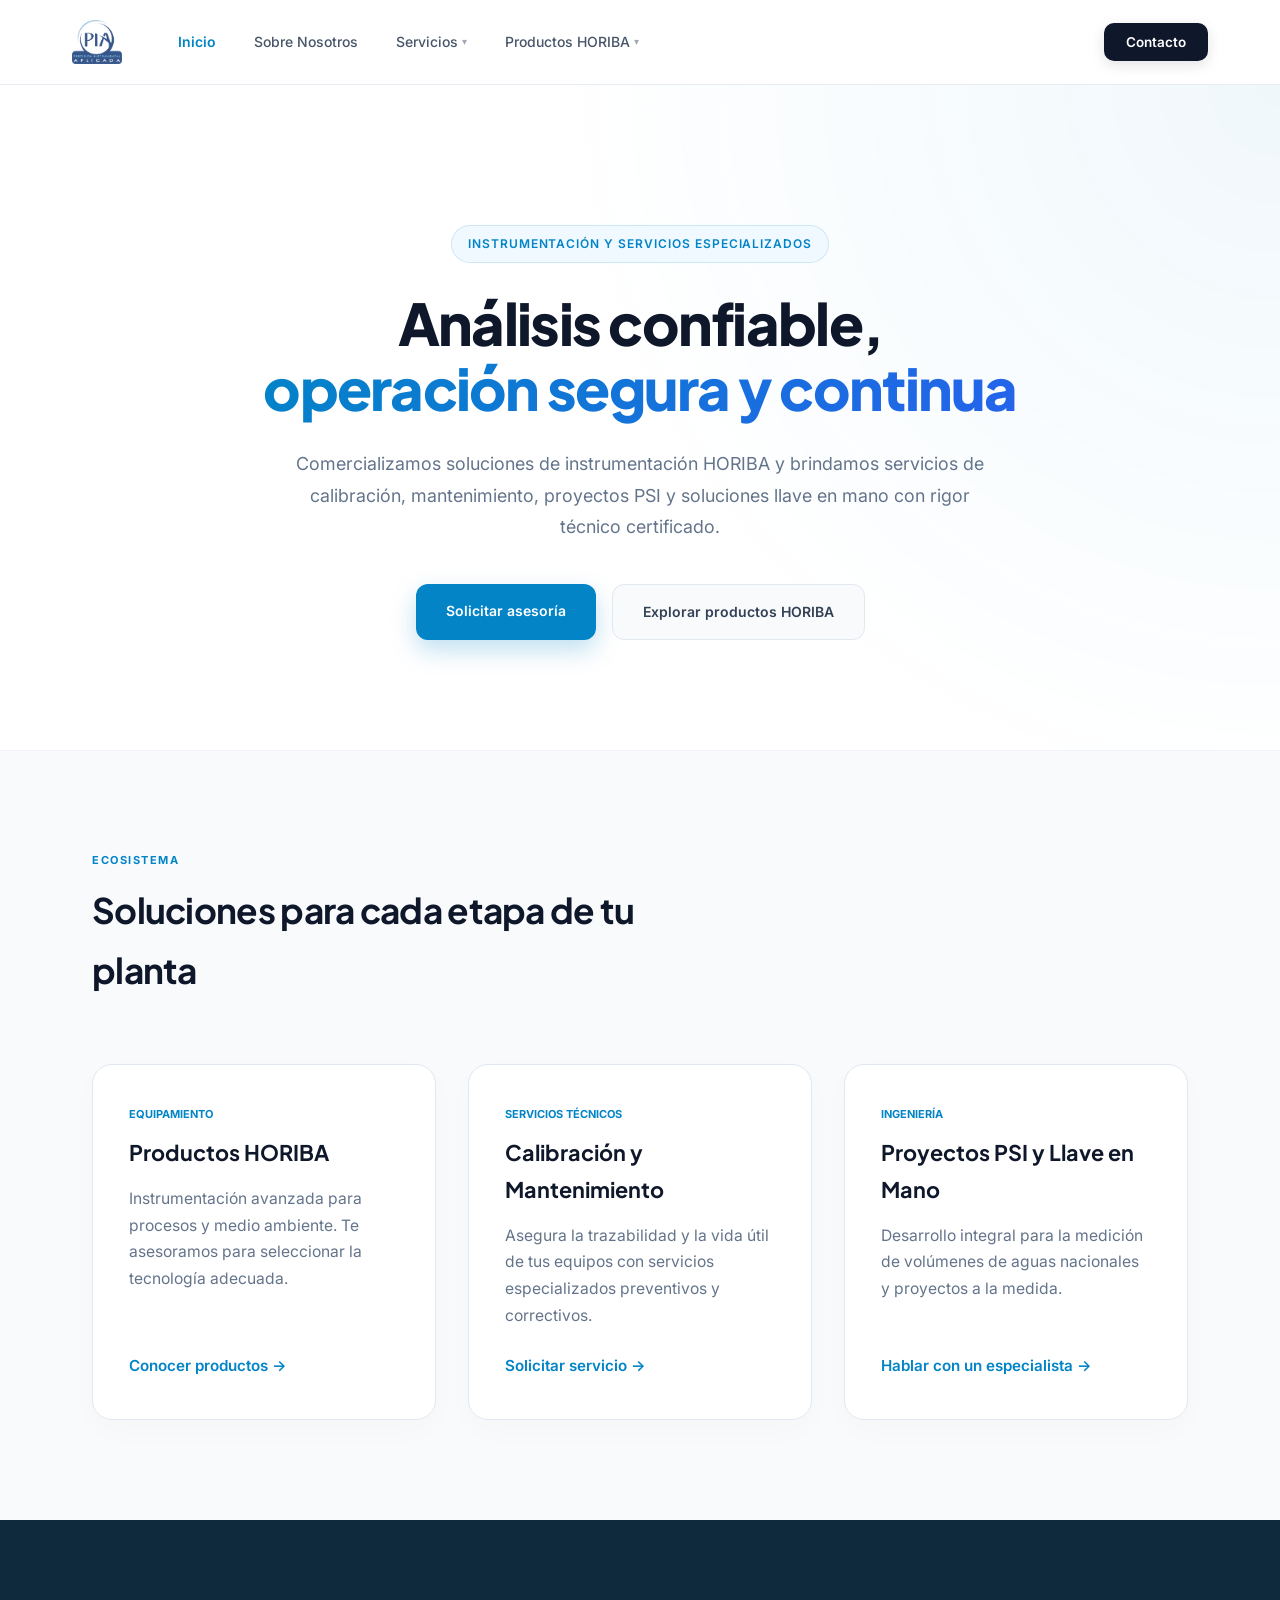
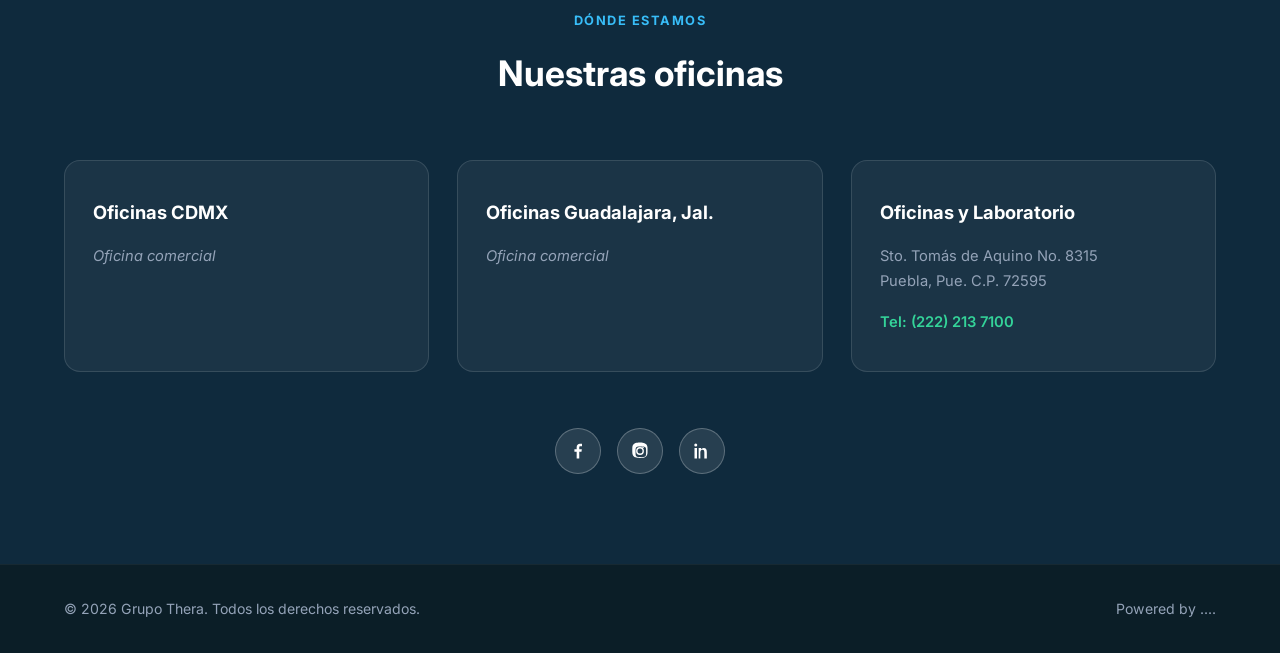
==== index.html @ d00288b8 "Estructura completa de PIA" ====
<!DOCTYPE html>
<html lang="es-MX">
<head>
  <meta charset="UTF-8">
  <meta name="viewport" content="width=device-width, initial-scale=1.0">
  <title>PIA | Precisión Instrumental Aplicada S.A. de C.V.</title>
  <meta name="description" content="Comercializamos soluciones de instrumentación HORIBA y servicios especializados de calibración, mantenimiento y proyectos PSI.">
  
  <link rel="preconnect" href="https://fonts.googleapis.com">
  <link rel="preconnect" href="https://fonts.gstatic.com" crossorigin>
  <link href="https://fonts.googleapis.com/css2?family=Inter:wght@300;400;500;600;700&family=Plus+Jakarta+Sans:wght@500;600;700;800&display=swap" rel="stylesheet">
  
  <link rel="stylesheet" href="css/style.css">
</head>
<body>

  <!-- HEADER / NAV -->
  <header style="position:sticky; top:0; z-index:1000; background:rgba(255,255,255,0.9); backdrop-filter:blur(12px); border-bottom:1px solid rgba(226,232,240,0.8);">
  <div class="header-container">

    <!-- GRUPO IZQUIERDA: LOGO + MENÚ -->
    <div class="header-left">
      <a href="index.html" style="display:flex; align-items:center;">
        <img src="assets/pialogo.png" alt="PIA" style="display:block; height:44px; width:auto;">
      </a>

      <nav>
        <ul>
          <li><a href="index.html" style="display:block; padding:10px 16px; color:#0284c7; font-size:14px; font-weight:600; border-radius:8px;">Inicio</a></li>
          <li><a href="nosotros.html" style="display:block; padding:10px 16px; color:#475569; font-size:14px; font-weight:500; border-radius:8px;">Sobre Nosotros</a></li>

          <!-- SERVICIOS -->
          <li style="position:relative;" onmouseenter="document.getElementById('drop-servicios').style.display='block';" onmouseleave="document.getElementById('drop-servicios').style.display='none';">
            <a href="servicios.html" style="display:flex; align-items:center; gap:4px; padding:10px 16px; color:#475569; font-size:14px; font-weight:500; border-radius:8px;">
              Servicios <span style="font-size:10px; opacity:0.5;">▾</span>
            </a>
            <div id="drop-servicios" class="nav-dropdown-menu servicios-drop">
              <div class="nav-section-title">Laboratorio</div>
              <a href="calibracion.html" class="nav-dropdown-item">Calibración</a>
              <a href="mantenimiento.html" class="nav-dropdown-item">Mantenimiento Preventivo y Correctivo</a>
              <div class="nav-divider"></div>
              <div class="nav-section-title">Proyectos</div>
              <a href="servicios.html#psi" class="nav-dropdown-item">Medición de Aguas (PSI)</a>
              <a href="servicios.html#llave-en-mano" class="nav-dropdown-item">Soluciones Llave en Mano</a>
            </div>
          </li>

          <!-- PRODUCTOS HORIBA -->
          <li style="position:relative;" onmouseenter="document.getElementById('drop-productos').style.display='block';" onmouseleave="document.getElementById('drop-productos').style.display='none';">
            <a href="productos.html" style="display:flex; align-items:center; gap:4px; padding:10px 16px; color:#475569; font-size:14px; font-weight:500; border-radius:8px;">
              Productos HORIBA <span style="font-size:10px; opacity:0.5;">▾</span>
            </a>
            <div id="drop-productos" class="nav-dropdown-menu productos-drop">
              <div class="nav-section-title">De Proceso</div>
              <a href="productos.html#proceso-gases" class="nav-dropdown-item">Monitoreo de Gases de Proceso</a>
              <a href="productos.html#proceso-agua" class="nav-dropdown-item">Monitoreo de Agua de Proceso</a>
              <div class="nav-divider"></div>
              <div class="nav-section-title">Medio Ambiente</div>
              <a href="productos.html#emisiones" class="nav-dropdown-item">Emisiones a la Atmósfera (CEMS)</a>
              <a href="productos.html#calidad-aire" class="nav-dropdown-item">Calidad del Aire</a>
              <a href="productos.html#agua-residual" class="nav-dropdown-item">Agua Residual y Potable</a>
            </div>
          </li>
        </ul>
      </nav>
    </div>

    <!-- BOTÓN DERECHA -->
    <div>
      <a href="#contacto" style="background:#0f172a; color:#ffffff; font-size:13.5px; font-weight:600; padding:11px 22px; border-radius:10px; box-shadow:0 4px 14px rgba(15,23,42,0.12);">Contacto</a>
    </div>

  </div>
</header>


  <main>
    <!-- HERO SECTION MODERNA Y FLUIDA -->
    <section style="padding:140px 0 110px 0; background:radial-gradient(circle at top right, rgba(2,132,199,0.06), transparent 50%), #ffffff;">
      <div style="max-width:960px; margin:0 auto; padding:0 32px; text-align:center;">
        
        <div style="display:inline-block; background:#f0f9ff; color:#0284c7; font-weight:600; font-size:12px; letter-spacing:0.08em; text-transform:uppercase; padding:8px 16px; border-radius:50px; margin-bottom:28px; border:1px solid rgba(2,132,199,0.15);">
          Instrumentación y Servicios Especializados
        </div>

        <h1 style="font-family:'Plus Jakarta Sans', sans-serif; font-size:clamp(2.5rem, 4.5vw, 3.8rem); font-weight:800; color:#0f172a; line-height:1.12; margin:0 0 28px; letter-spacing:-0.03em;">
          Análisis confiable, <br>
          <span style="background: linear-gradient(135deg, #0284c7, #2563eb); -webkit-background-clip: text; background-clip: text; -webkit-text-fill-color: transparent;">operación segura y continua</span>
        </h1>

        <p style="font-size:1.12rem; color:#64748b; line-height:1.75; max-width:720px; margin:0 auto 42px auto;">
          Comercializamos soluciones de instrumentación HORIBA y brindamos servicios de calibración, mantenimiento, proyectos PSI y soluciones llave en mano con rigor técnico certificado.
        </p>

        <div style="display:flex; justify-content:center; gap:16px; flex-wrap:wrap;">
          <a href="#contacto" style="background:#0284c7; color:#ffffff; font-weight:600; font-size:14px; padding:15px 30px; border-radius:12px; box-shadow:0 10px 25px rgba(2,132,199,0.25);">Solicitar asesoría</a>
          <a href="productos.html" style="background:#f8fafc; color:#334155; border:1px solid #e2e8f0; font-weight:600; font-size:14px; padding:15px 30px; border-radius:12px;">Explorar productos HORIBA</a>
        </div>
      </div>
    </section>

    <!-- PILARES DE SOLUCIONES (ESTILO EDITORIAL MINIMALISTA) -->
    <section style="padding:100px 0; background:#f8fafc; border-top:1px solid #f1f5f9;">
      <div style="max-width:1160px; margin:0 auto; padding:0 32px;">
        
        <div style="max-width:640px; margin-bottom:64px;">
          <span style="text-transform:uppercase; font-size:11px; font-weight:700; color:#0284c7; letter-spacing:1.5px; display:block; margin-bottom:10px;">Ecosistema</span>
          <h2 style="font-family:'Plus Jakarta Sans', sans-serif; font-size:2.2rem; color:#0f172a; margin:0; letter-spacing:-0.02em;">Soluciones para cada etapa de tu planta</h2>
        </div>

        <div style="display:grid; grid-template-columns:repeat(auto-fit, minmax(320px, 1fr)); gap:32px;">
          
          <div style="background:#ffffff; border:1px solid #e2e8f0; border-radius:20px; padding:40px 36px; box-shadow:0 10px 30px rgba(0,0,0,0.02); display:flex; flex-direction:column; justify-content:space-between;">
            <div>
              <span style="font-size:11px; font-weight:700; text-transform:uppercase; color:#0284c7; display:block; margin-bottom:12px;">Equipamiento</span>
              <h3 style="font-family:'Plus Jakarta Sans', sans-serif; font-size:1.35rem; color:#0f172a; margin:0 0 14px;">Productos HORIBA</h3>
              <p style="color:#64748b; font-size:0.98rem; line-height:1.7; margin:0 0 24px;">Instrumentación avanzada para procesos y medio ambiente. Te asesoramos para seleccionar la tecnología adecuada.</p>
            </div>
            <a href="productos.html" style="color:#0284c7; font-weight:600; font-size:0.95rem;">Conocer productos →</a>
          </div>

          <div style="background:#ffffff; border:1px solid #e2e8f0; border-radius:20px; padding:40px 36px; box-shadow:0 10px 30px rgba(0,0,0,0.02); display:flex; flex-direction:column; justify-content:space-between;">
            <div>
              <span style="font-size:11px; font-weight:700; text-transform:uppercase; color:#0284c7; display:block; margin-bottom:12px;">Servicios Técnicos</span>
              <h3 style="font-family:'Plus Jakarta Sans', sans-serif; font-size:1.35rem; color:#0f172a; margin:0 0 14px;">Calibración y Mantenimiento</h3>
              <p style="color:#64748b; font-size:0.98rem; line-height:1.7; margin:0 0 24px;">Asegura la trazabilidad y la vida útil de tus equipos con servicios especializados preventivos y correctivos.</p>
            </div>
            <a href="servicios.html" style="color:#0284c7; font-weight:600; font-size:0.95rem;">Solicitar servicio →</a>
          </div>

          <div style="background:#ffffff; border:1px solid #e2e8f0; border-radius:20px; padding:40px 36px; box-shadow:0 10px 30px rgba(0,0,0,0.02); display:flex; flex-direction:column; justify-content:space-between;">
            <div>
              <span style="font-size:11px; font-weight:700; text-transform:uppercase; color:#0284c7; display:block; margin-bottom:12px;">Ingeniería</span>
              <h3 style="font-family:'Plus Jakarta Sans', sans-serif; font-size:1.35rem; color:#0f172a; margin:0 0 14px;">Proyectos PSI y Llave en Mano</h3>
              <p style="color:#64748b; font-size:0.98rem; line-height:1.7; margin:0 0 24px;">Desarrollo integral para la medición de volúmenes de aguas nacionales y proyectos a la medida.</p>
            </div>
            <a href="servicios.html#psi" style="color:#0284c7; font-weight:600; font-size:0.95rem;">Hablar con un especialista →</a>
          </div>

        </div>

      </div>
    </section>

  </main>

  <!-- OFFICES SECTION (PROPORCIONADO POR EL USUARIO) -->
  <section id="contacto" style="background:#0F2A3D; padding:90px 0; color:#ffffff;">
    <div style="max-width:1200px; margin:0 auto; padding:0 24px;">

      <p style="text-align:center; text-transform:uppercase; letter-spacing:1.5px; font-size:0.8rem; font-weight:700; color:#38BDF8; margin:0 0 12px;">Dónde estamos</p>
      <h2 style="text-align:center; color:#ffffff; font-size:2.2rem; margin:0 0 56px;">Nuestras oficinas</h2>

      <div style="display:grid; grid-template-columns:repeat(auto-fit, minmax(260px, 1fr)); gap:28px;">

        <div style="background:rgba(255,255,255,0.05); border:1px solid rgba(255,255,255,0.12); border-radius:16px; padding:36px 28px;">
          <h3 style="color:#ffffff; font-size:1.15rem; margin:0 0 16px;">Oficinas CDMX</h3>
          <p style="font-style:italic; color:#94A3B8; font-size:0.92rem; margin:0;">Oficina comercial</p>
        </div>

        <div style="background:rgba(255,255,255,0.05); border:1px solid rgba(255,255,255,0.12); border-radius:16px; padding:36px 28px;">
          <h3 style="color:#ffffff; font-size:1.15rem; margin:0 0 16px;">Oficinas Guadalajara, Jal.</h3>
          <p style="font-style:italic; color:#94A3B8; font-size:0.92rem; margin:0;">Oficina comercial</p>
        </div>

        <div style="background:rgba(255,255,255,0.05); border:1px solid rgba(255,255,255,0.12); border-radius:16px; padding:36px 28px;">
          <h3 style="color:#ffffff; font-size:1.15rem; margin:0 0 16px;">Oficinas y Laboratorio</h3>
          <p style="color:#94A3B8; font-size:0.92rem; margin:0 0 16px;">Sto. Tomás de Aquino No. 8315<br>Puebla, Pue. C.P. 72595</p>
          <p style="color:#34D399; font-weight:600; font-size:0.92rem; margin:0;">Tel: (222) 213 7100</p>
        </div>

      </div>

      <!-- SOCIAL LINKS -->
      <div style="display:flex; justify-content:center; gap:16px; margin-top:56px;">
        <a href="https://www.facebook.com/profile.php?id=61587414834705" target="_blank" rel="noopener" aria-label="Facebook"
           style="display:flex; align-items:center; justify-content:center; width:46px; height:46px; border-radius:50%; background:rgba(255,255,255,0.1); border:1px solid rgba(255,255,255,0.25);">
          <svg viewBox="0 0 24 24" width="20" height="20" fill="#ffffff"><path d="M13.5 21v-8h2.7l.4-3.2h-3.1V7.8c0-.9.3-1.5 1.6-1.5h1.7V3.4c-.3 0-1.3-.1-2.4-.1-2.4 0-4 1.5-4 4.1v2.4H7.7V13h2.7v8h3.1z"/></svg>
        </a>

        <a href="https://www.instagram.com/grup.othera/" target="_blank" rel="noopener" aria-label="Instagram"
           style="display:flex; align-items:center; justify-content:center; width:46px; height:46px; border-radius:50%; background:rgba(255,255,255,0.1); border:1px solid rgba(255,255,255,0.25);">
          <svg viewBox="0 0 24 24" width="20" height="20" fill="#ffffff"><path d="M12 7.3A4.7 4.7 0 1 0 12 16.7 4.7 4.7 0 0 0 12 7.3zm0 7.7a3 3 0 1 1 0-6 3 3 0 0 1 0 6zm5-7.9a1.1 1.1 0 1 1-2.2 0 1.1 1.1 0 0 1 2.2 0zM21 8.2c-.1-1.6-.4-3-1.6-4.2S16.8 2.1 15.2 2C13.6 1.9 10.4 1.9 8.8 2 7.2 2.1 5.8 2.4 4.6 3.6S2.9 6.2 2.8 7.8c-.1 1.6-.1 4.8 0 6.4.1 1.6.4 3 1.6 4.2s2.6 1.7 4.2 1.8c1.6.1 4.8.1 6.4 0 1.6-.1 3-.4 4.2-1.6s1.7-2.6 1.8-4.2c.1-1.6.1-4.8 0-6.4zM19 17.5a2.7 2.7 0 0 1-1.5 1.5c-1 .4-3.4.3-4.5.3s-3.5.1-4.5-.3A2.7 2.7 0 0 1 7 17.5c-.4-1-.3-3.4-.3-4.5s-.1-3.5.3-4.5A2.7 2.7 0 0 1 8.5 7c1-.4 3.4-.3 4.5-.3s3.5-.1 4.5.3A2.7 2.7 0 0 1 19 8.5c.4 1 .3 3.4.3 4.5s.1 3.5-.3 4.5z"/></svg>
        </a>

        <a href="https://www.linkedin.com/company/grupo-thera-soluciones/about/?viewAsMember=true" target="_blank" rel="noopener" aria-label="LinkedIn"
           style="display:flex; align-items:center; justify-content:center; width:46px; height:46px; border-radius:50%; background:rgba(255,255,255,0.1); border:1px solid rgba(255,255,255,0.25);">
          <svg viewBox="0 0 24 24" width="20" height="20" fill="#ffffff"><path d="M4.5 3A1.8 1.8 0 1 0 4.5 6.6 1.8 1.8 0 0 0 4.5 3zM3 8.5h3V21H3V8.5zm5 0h2.9v1.7h.1c.4-.8 1.4-1.7 3-1.7 3.2 0 3.8 2.1 3.8 4.8V21h-3v-6.8c0-1.6 0-3.7-2.2-3.7s-2.6 1.8-2.6 3.6V21H8V8.5z"/></svg>
        </a>
      </div>
    </div>
  </section>

  <!-- FOOTER -->
  <footer style="background:#0B1E27; color:#94A3B8; padding:32px 0; border-top:1px solid rgba(255,255,255,0.05);">
    <div style="max-width:1200px; margin:0 auto; padding:0 24px; display:flex; justify-content:space-between; align-items:center; flex-wrap:wrap; gap:16px; font-size:0.88rem;">
      <p style="margin:0;">© 2026 Grupo Thera. Todos los derechos reservados.</p>
      <p style="margin:0;">Powered by ....</p>
    </div>
  </footer>

</body>
</html>
---- css/style.css ----
/* BASE STYLES MODERNOS */
* {
  box-sizing: border-box;
}

html {
  scroll-behavior: smooth;
}

body {
  margin: 0;
  padding: 0;
  font-family: 'Inter', -apple-system, BlinkMacSystemFont, "Segoe UI", Roboto, Helvetica, Arial, sans-serif;
  color: #1e293b;
  background-color: #ffffff;
  line-height: 1.7;
  -webkit-font-smoothing: antialiased;
}

a {
  transition: all 0.25s cubic-bezier(0.16, 1, 0.3, 1);
  text-decoration: none;
}

/* NAVBAR ORGANIZADA: LOGO + MENÚ A LA IZQUIERDA */
.header-container {
  max-width: 1200px;
  margin: 0 auto;
  padding: 0 32px;
  display: flex;
  align-items: center;
  justify-content: space-between;
  height: 84px;
}

.header-left {
  display: flex;
  align-items: center;
  gap: 40px; /* Espacio entre el logo y el menú */
}

header nav ul {
  display: flex;
  align-items: center;
  justify-content: flex-start;
  gap: 6px;
  list-style: none;
  margin: 0;
  padding: 0;
}

/* NAVBAR DROPDOWN MEJORADOS (ORGANICOS) */
.nav-dropdown-menu {
  display: none;
  position: absolute;
  top: 100%;
  left: 0;
  background: #ffffff;
  border: 1px solid rgba(15, 23, 42, 0.08);
  border-radius: 16px;
  box-shadow: 0 25px 50px -12px rgba(15, 23, 42, 0.1);
  padding: 12px;
  margin-top: 12px;
  z-index: 1000;
  animation: fadeIn 0.2s ease forwards;
}

@keyframes fadeIn {
  from { opacity: 0; transform: translateY(6px); }
  to { opacity: 1; transform: translateY(0); }
}

.nav-dropdown-menu.servicios-drop {
  width: 300px;
}

.nav-dropdown-menu.productos-drop {
  width: 340px;
  max-height: 70vh;
  overflow-y: auto;
}

.nav-dropdown-item {
  display: block;
  padding: 10px 14px;
  border-radius: 10px;
  color: #334155;
  font-size: 14px;
  font-weight: 500;
}

.nav-dropdown-item:hover {
  background-color: #f8fafc;
  color: #0284c7;
  transform: translateX(3px);
}

.nav-section-title {
  padding: 8px 14px;
  font-size: 11px;
  font-weight: 700;
  text-transform: uppercase;
  letter-spacing: 0.1em;
  color: #94a3b8;
}

.nav-divider {
  height: 1px;
  background: #f1f5f9;
  margin: 8px 10px;
}
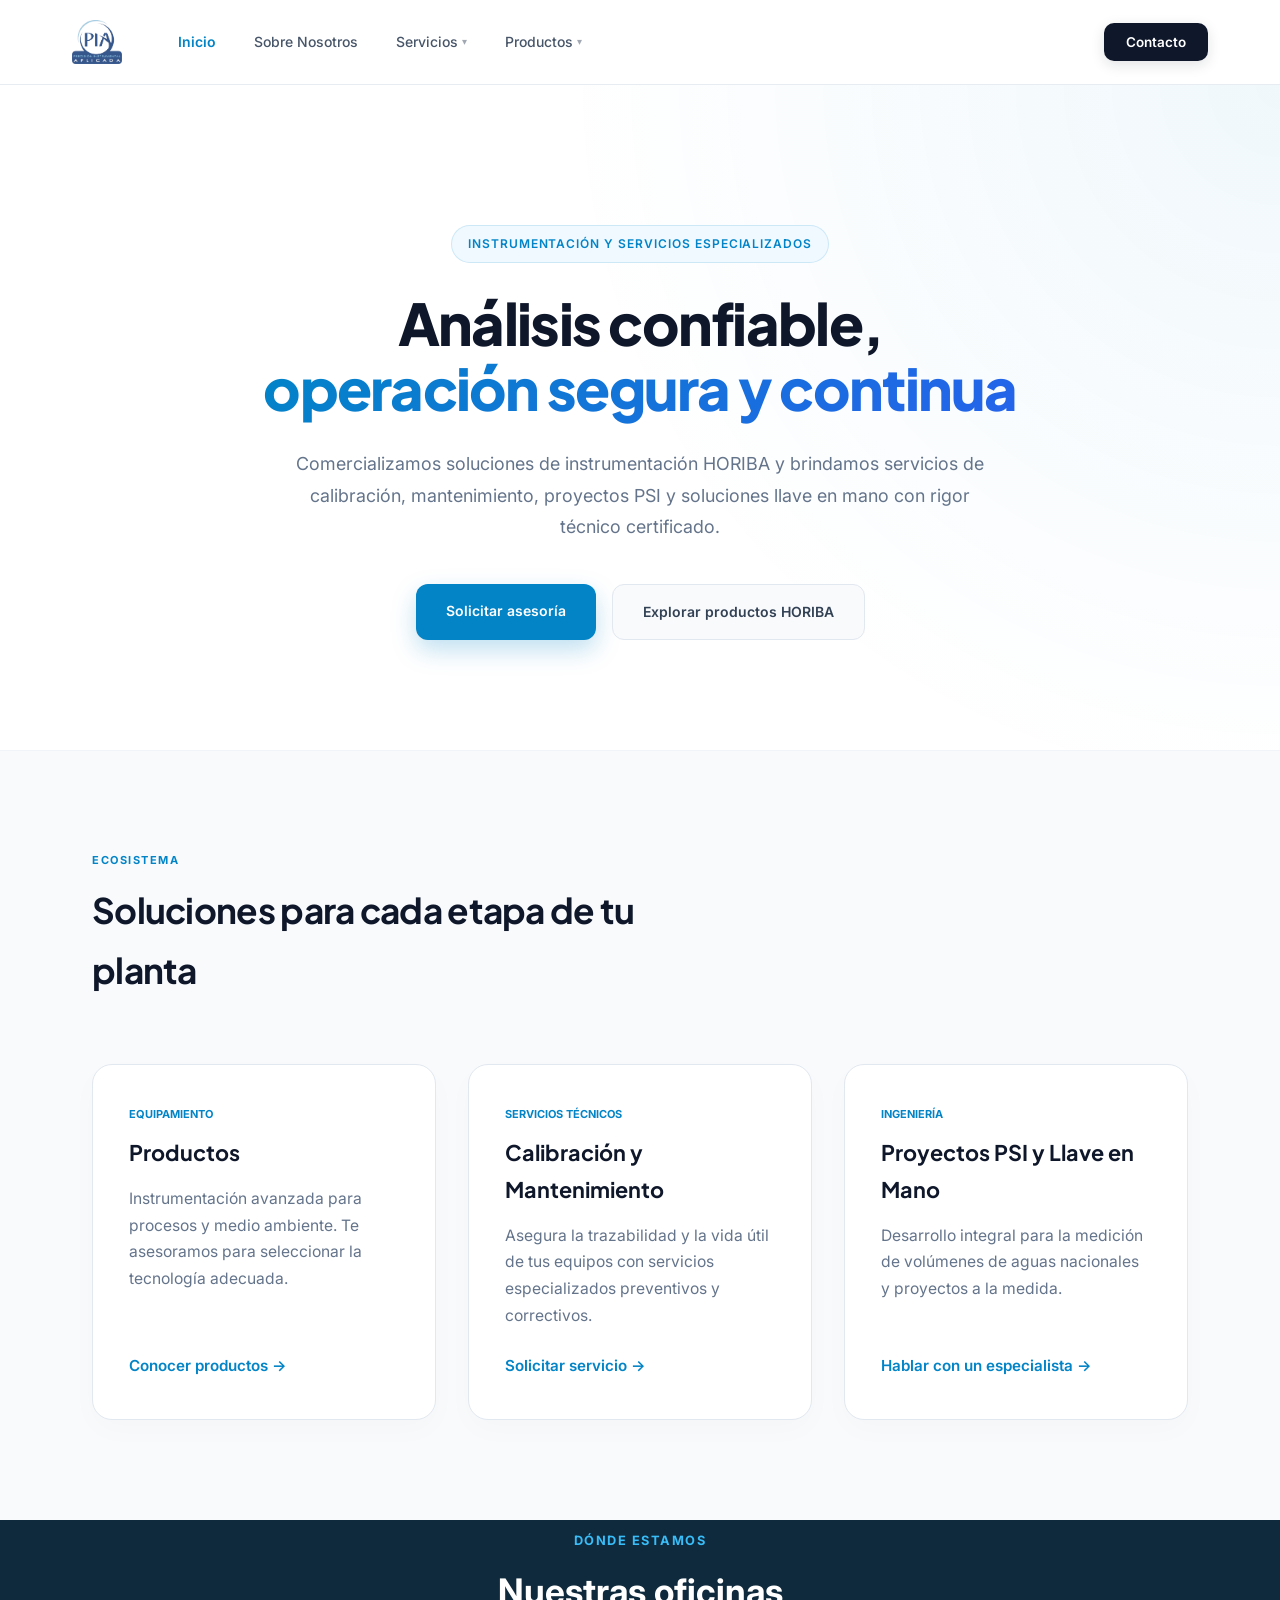
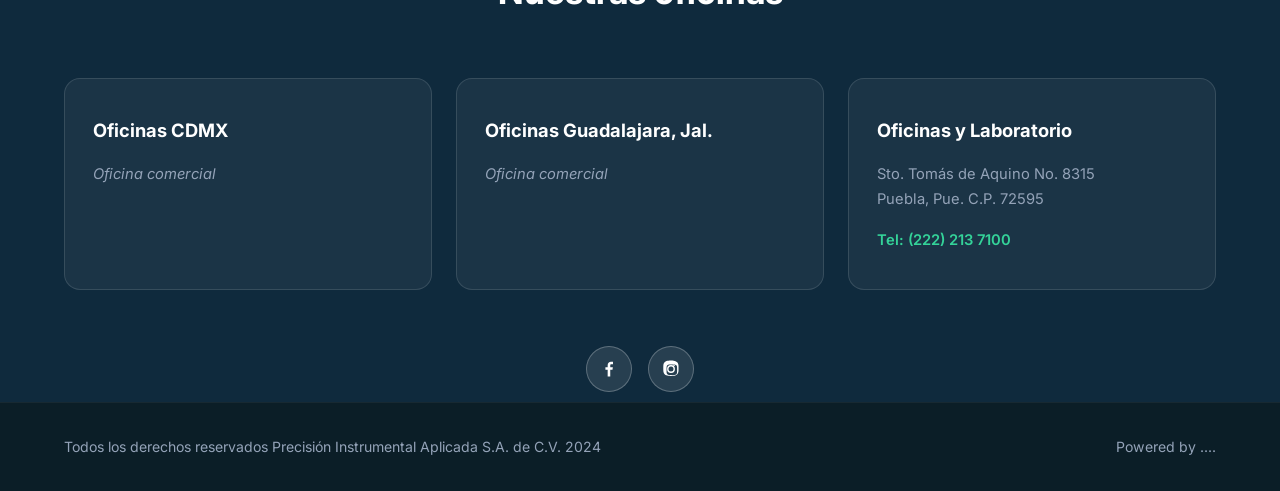
==== commit ecfc4c67: "pagina actualizada" ====
--- a/index.html
+++ b/index.html
@@ -36,7 +36,7 @@
             </a>
             <div id="drop-servicios" class="nav-dropdown-menu servicios-drop">
               <div class="nav-section-title">Laboratorio</div>
-              <a href="calibracion.html" class="nav-dropdown-item">Calibración</a>
+              <a href="calibracion.html" class="nav-dropdown-item">Laboratorio de Calibración</a>
               <a href="mantenimiento.html" class="nav-dropdown-item">Mantenimiento Preventivo y Correctivo</a>
               <div class="nav-divider"></div>
               <div class="nav-section-title">Proyectos</div>
@@ -48,7 +48,7 @@
           <!-- PRODUCTOS HORIBA -->
           <li style="position:relative;" onmouseenter="document.getElementById('drop-productos').style.display='block';" onmouseleave="document.getElementById('drop-productos').style.display='none';">
             <a href="productos.html" style="display:flex; align-items:center; gap:4px; padding:10px 16px; color:#475569; font-size:14px; font-weight:500; border-radius:8px;">
-              Productos HORIBA <span style="font-size:10px; opacity:0.5;">▾</span>
+              Productos<span style="font-size:10px; opacity:0.5;">▾</span>
             </a>
             <div id="drop-productos" class="nav-dropdown-menu productos-drop">
               <div class="nav-section-title">De Proceso</div>
@@ -113,7 +113,7 @@
           <div style="background:#ffffff; border:1px solid #e2e8f0; border-radius:20px; padding:40px 36px; box-shadow:0 10px 30px rgba(0,0,0,0.02); display:flex; flex-direction:column; justify-content:space-between;">
             <div>
               <span style="font-size:11px; font-weight:700; text-transform:uppercase; color:#0284c7; display:block; margin-bottom:12px;">Equipamiento</span>
-              <h3 style="font-family:'Plus Jakarta Sans', sans-serif; font-size:1.35rem; color:#0f172a; margin:0 0 14px;">Productos HORIBA</h3>
+              <h3 style="font-family:'Plus Jakarta Sans', sans-serif; font-size:1.35rem; color:#0f172a; margin:0 0 14px;">Productos</h3>
               <p style="color:#64748b; font-size:0.98rem; line-height:1.7; margin:0 0 24px;">Instrumentación avanzada para procesos y medio ambiente. Te asesoramos para seleccionar la tecnología adecuada.</p>
             </div>
             <a href="productos.html" style="color:#0284c7; font-weight:600; font-size:0.95rem;">Conocer productos →</a>
@@ -144,14 +144,14 @@
 
   </main>
 
-  <!-- OFFICES SECTION (PROPORCIONADO POR EL USUARIO) -->
-  <section id="contacto" style="background:#0F2A3D; padding:90px 0; color:#ffffff;">
-    <div style="max-width:1200px; margin:0 auto; padding:0 24px;">
+  <!-- OFFICES SECTION -->
+  <section id="contacto" style="background:#0F2A3D; padding:10px 0; color:#ffffff;">
+    <div style="max-width:1200px; margin:0 auto; padding:0 24px; max-height:1000px;">
 
-      <p style="text-align:center; text-transform:uppercase; letter-spacing:1.5px; font-size:0.8rem; font-weight:700; color:#38BDF8; margin:0 0 12px;">Dónde estamos</p>
+      <p style="text-align:center; text-transform:uppercase; letter-spacing:1.5px; font-size:0.8rem; font-weight:700; color:#38BDF8; margin:0 0 10px;">Dónde estamos</p>
       <h2 style="text-align:center; color:#ffffff; font-size:2.2rem; margin:0 0 56px;">Nuestras oficinas</h2>
 
-      <div style="display:grid; grid-template-columns:repeat(auto-fit, minmax(260px, 1fr)); gap:28px;">
+      <div style="display:grid; grid-template-columns:repeat(auto-fit, minmax(200px, 1fr)); gap:24px;">
 
         <div style="background:rgba(255,255,255,0.05); border:1px solid rgba(255,255,255,0.12); border-radius:16px; padding:36px 28px;">
           <h3 style="color:#ffffff; font-size:1.15rem; margin:0 0 16px;">Oficinas CDMX</h3>
@@ -171,30 +171,25 @@
 
       </div>
 
-      <!-- SOCIAL LINKS -->
+      <!-- SOCIAL LINKS (Updated to Facebook & Instagram only) -->
       <div style="display:flex; justify-content:center; gap:16px; margin-top:56px;">
-        <a href="https://www.facebook.com/profile.php?id=61587414834705" target="_blank" rel="noopener" aria-label="Facebook"
+        <a href="https://www.facebook.com/profile.php?id=61585844746764" target="_blank" rel="noopener" aria-label="Facebook"
            style="display:flex; align-items:center; justify-content:center; width:46px; height:46px; border-radius:50%; background:rgba(255,255,255,0.1); border:1px solid rgba(255,255,255,0.25);">
           <svg viewBox="0 0 24 24" width="20" height="20" fill="#ffffff"><path d="M13.5 21v-8h2.7l.4-3.2h-3.1V7.8c0-.9.3-1.5 1.6-1.5h1.7V3.4c-.3 0-1.3-.1-2.4-.1-2.4 0-4 1.5-4 4.1v2.4H7.7V13h2.7v8h3.1z"/></svg>
         </a>
 
-        <a href="https://www.instagram.com/grup.othera/" target="_blank" rel="noopener" aria-label="Instagram"
+        <a href="https://www.instagram.com/piagrupothera/" target="_blank" rel="noopener" aria-label="Instagram"
            style="display:flex; align-items:center; justify-content:center; width:46px; height:46px; border-radius:50%; background:rgba(255,255,255,0.1); border:1px solid rgba(255,255,255,0.25);">
           <svg viewBox="0 0 24 24" width="20" height="20" fill="#ffffff"><path d="M12 7.3A4.7 4.7 0 1 0 12 16.7 4.7 4.7 0 0 0 12 7.3zm0 7.7a3 3 0 1 1 0-6 3 3 0 0 1 0 6zm5-7.9a1.1 1.1 0 1 1-2.2 0 1.1 1.1 0 0 1 2.2 0zM21 8.2c-.1-1.6-.4-3-1.6-4.2S16.8 2.1 15.2 2C13.6 1.9 10.4 1.9 8.8 2 7.2 2.1 5.8 2.4 4.6 3.6S2.9 6.2 2.8 7.8c-.1 1.6-.1 4.8 0 6.4.1 1.6.4 3 1.6 4.2s2.6 1.7 4.2 1.8c1.6.1 4.8.1 6.4 0 1.6-.1 3-.4 4.2-1.6s1.7-2.6 1.8-4.2c.1-1.6.1-4.8 0-6.4zM19 17.5a2.7 2.7 0 0 1-1.5 1.5c-1 .4-3.4.3-4.5.3s-3.5.1-4.5-.3A2.7 2.7 0 0 1 7 17.5c-.4-1-.3-3.4-.3-4.5s-.1-3.5.3-4.5A2.7 2.7 0 0 1 8.5 7c1-.4 3.4-.3 4.5-.3s3.5-.1 4.5.3A2.7 2.7 0 0 1 19 8.5c.4 1 .3 3.4.3 4.5s.1 3.5-.3 4.5z"/></svg>
-        </a>
-
-        <a href="https://www.linkedin.com/company/grupo-thera-soluciones/about/?viewAsMember=true" target="_blank" rel="noopener" aria-label="LinkedIn"
-           style="display:flex; align-items:center; justify-content:center; width:46px; height:46px; border-radius:50%; background:rgba(255,255,255,0.1); border:1px solid rgba(255,255,255,0.25);">
-          <svg viewBox="0 0 24 24" width="20" height="20" fill="#ffffff"><path d="M4.5 3A1.8 1.8 0 1 0 4.5 6.6 1.8 1.8 0 0 0 4.5 3zM3 8.5h3V21H3V8.5zm5 0h2.9v1.7h.1c.4-.8 1.4-1.7 3-1.7 3.2 0 3.8 2.1 3.8 4.8V21h-3v-6.8c0-1.6 0-3.7-2.2-3.7s-2.6 1.8-2.6 3.6V21H8V8.5z"/></svg>
         </a>
       </div>
     </div>
   </section>
 
-  <!-- FOOTER -->
+  <!-- FOOTER (Updated copyright) -->
   <footer style="background:#0B1E27; color:#94A3B8; padding:32px 0; border-top:1px solid rgba(255,255,255,0.05);">
     <div style="max-width:1200px; margin:0 auto; padding:0 24px; display:flex; justify-content:space-between; align-items:center; flex-wrap:wrap; gap:16px; font-size:0.88rem;">
-      <p style="margin:0;">© 2026 Grupo Thera. Todos los derechos reservados.</p>
+      <p style="margin:0;">Todos los derechos reservados Precisión Instrumental Aplicada S.A. de C.V. 2024</p>
       <p style="margin:0;">Powered by ....</p>
     </div>
   </footer>
--- a/css/style.css
+++ b/css/style.css
@@ -108,4 +108,277 @@
   height: 1px;
   background: #f1f5f9;
   margin: 8px 10px;
+}
+
+.sticky-header {
+  position: sticky;
+  top: 0;
+  z-index: 1000;
+  background: rgba(255, 255, 255, 0.9);
+  backdrop-filter: blur(12px);
+  border-bottom: 1px solid rgba(226, 232, 240, 0.8);
+}
+
+.hero-section {
+  padding: 140px 0 90px 0;
+  background: radial-gradient(circle at top right, rgba(2, 132, 199, 0.06), transparent 50%), #ffffff;
+  text-align: center;
+}
+
+.hero-badge {
+  display: inline-block;
+  background: #f0f9ff;
+  color: #0284c7;
+  font-weight: 600;
+  font-size: 12px;
+  letter-spacing: 0.08em;
+  text-transform: uppercase;
+  padding: 8px 16px;
+  border-radius: 50px;
+  margin-bottom: 24px;
+  border: 1px solid rgba(2, 132, 199, 0.15);
+}
+
+.content-section {
+  padding: 100px 0;
+  background: #f8fafc;
+  border-top: 1px solid #f1f5f9;
+}
+
+.card-grid {
+  display: grid;
+  grid-template-columns: repeat(auto-fit, minmax(320px, 1fr));
+  gap: 32px;
+}
+
+.content-card {
+  background: #ffffff;
+  border: 1px solid #e2e8f0;
+  border-radius: 20px;
+  padding: 40px 36px;
+  box-shadow: 0 10px 30px rgba(0, 0, 0, 0.02);
+}
+
+.offices-section {
+  background: #0F2A3D;
+  padding: 90px 0;
+  color: #ffffff;
+}
+
+.office-box {
+  background: rgba(255, 255, 255, 0.05);
+  border: 1px solid rgba(255, 255, 255, 0.12);
+  border-radius: 16px;
+  padding: 36px 28px;
+}
+
+.social-icon-btn {
+  display: flex;
+  align-items: center;
+  justify-content: center;
+  width: 46px;
+  height: 46px;
+  border-radius: 50%;
+  background: rgba(255, 255, 255, 0.1);
+  border: 1px solid rgba(255, 255, 255, 0.25);
+}
+
+.site-footer {
+  background: #05070c;
+  color: #64748b;
+  padding: 36px 0;
+  border-top: 1px solid rgba(255, 255, 255, 0.04);
+}
+
+/* BASE STYLES MODERNOS */
+* {
+  box-sizing: border-box;
+}
+
+html {
+  scroll-behavior: smooth;
+}
+
+body {
+  margin: 0;
+  padding: 0;
+  font-family: 'Inter', -apple-system, BlinkMacSystemFont, "Segoe UI", Roboto, Helvetica, Arial, sans-serif;
+  color: #1e293b;
+  background-color: #ffffff;
+  line-height: 1.7;
+  -webkit-font-smoothing: antialiased;
+}
+
+a {
+  transition: all 0.25s cubic-bezier(0.16, 1, 0.3, 1);
+  text-decoration: none;
+}
+
+/* NAVBAR ORGANIZADA: LOGO + MENÚ A LA IZQUIERDA */
+.header-container {
+  max-width: 1200px;
+  margin: 0 auto;
+  padding: 0 32px;
+  display: flex;
+  align-items: center;
+  justify-content: space-between;
+  height: 84px;
+}
+
+.header-left {
+  display: flex;
+  align-items: center;
+  gap: 40px;
+}
+
+header nav ul {
+  display: flex;
+  align-items: center;
+  justify-content: flex-start;
+  gap: 6px;
+  list-style: none;
+  margin: 0;
+  padding: 0;
+}
+
+/* NAVBAR DROPDOWN MENU */
+.nav-dropdown-menu {
+  display: none;
+  position: absolute;
+  top: 100%;
+  left: 0;
+  background: #ffffff;
+  border: 1px solid rgba(15, 23, 42, 0.08);
+  border-radius: 16px;
+  box-shadow: 0 25px 50px -12px rgba(15, 23, 42, 0.1);
+  padding: 12px;
+  margin-top: 12px;
+  z-index: 1000;
+  animation: fadeIn 0.2s ease forwards;
+}
+
+@keyframes fadeIn {
+  from { opacity: 0; transform: translateY(6px); }
+  to { opacity: 1; transform: translateY(0); }
+}
+
+.nav-dropdown-menu.servicios-drop {
+  width: 300px;
+}
+
+.nav-dropdown-menu.productos-drop {
+  width: 340px;
+  max-height: 70vh;
+  overflow-y: auto;
+}
+
+.nav-dropdown-item {
+  display: block;
+  padding: 10px 14px;
+  border-radius: 10px;
+  color: #334155;
+  font-size: 14px;
+  font-weight: 500;
+}
+
+.nav-dropdown-item:hover {
+  background-color: #f8fafc;
+  color: #0284c7;
+  transform: translateX(3px);
+}
+
+.nav-section-title {
+  padding: 8px 14px;
+  font-size: 11px;
+  font-weight: 700;
+  text-transform: uppercase;
+  letter-spacing: 0.1em;
+  color: #94a3b8;
+}
+
+.nav-divider {
+  height: 1px;
+  background: #f1f5f9;
+  margin: 8px 10px;
+}
+
+/* UTILITY CLASSES */
+.sticky-header {
+  position: sticky;
+  top: 0;
+  z-index: 1000;
+  background: rgba(255, 255, 255, 0.9);
+  backdrop-filter: blur(12px);
+  border-bottom: 1px solid rgba(226, 232, 240, 0.8);
+}
+
+.hero-section {
+  padding: 140px 0 90px 0;
+  background: radial-gradient(circle at top right, rgba(2, 132, 199, 0.06), transparent 50%), #ffffff;
+  text-align: center;
+}
+
+.hero-badge {
+  display: inline-block;
+  background: #f0f9ff;
+  color: #0284c7;
+  font-weight: 600;
+  font-size: 12px;
+  letter-spacing: 0.08em;
+  text-transform: uppercase;
+  padding: 8px 16px;
+  border-radius: 50px;
+  margin-bottom: 24px;
+  border: 1px solid rgba(2, 132, 199, 0.15);
+}
+
+.content-section {
+  padding: 100px 0;
+  background: #f8fafc;
+  border-top: 1px solid #f1f5f9;
+}
+
+.card-grid {
+  display: grid;
+  grid-template-columns: repeat(auto-fit, minmax(320px, 1fr));
+  gap: 32px;
+}
+
+.content-card {
+  background: #ffffff;
+  border: 1px solid #e2e8f0;
+  border-radius: 20px;
+  padding: 40px 36px;
+  box-shadow: 0 10px 30px rgba(0, 0, 0, 0.02);
+}
+
+.offices-section {
+  background: #0F2A3D;
+  padding: 90px 0;
+  color: #ffffff;
+}
+
+.office-box {
+  background: rgba(255, 255, 255, 0.05);
+  border: 1px solid rgba(255, 255, 255, 0.12);
+  border-radius: 16px;
+  padding: 36px 28px;
+}
+
+.social-icon-btn {
+  display: flex;
+  align-items: center;
+  justify-content: center;
+  width: 46px;
+  height: 46px;
+  border-radius: 50%;
+  background: rgba(255, 255, 255, 0.1);
+  border: 1px solid rgba(255, 255, 255, 0.25);
+}
+
+.site-footer {
+  background: #05070c;
+  color: #64748b;
+  padding: 36px 0;
+  border-top: 1px solid rgba(255, 255, 255, 0.04);
 }
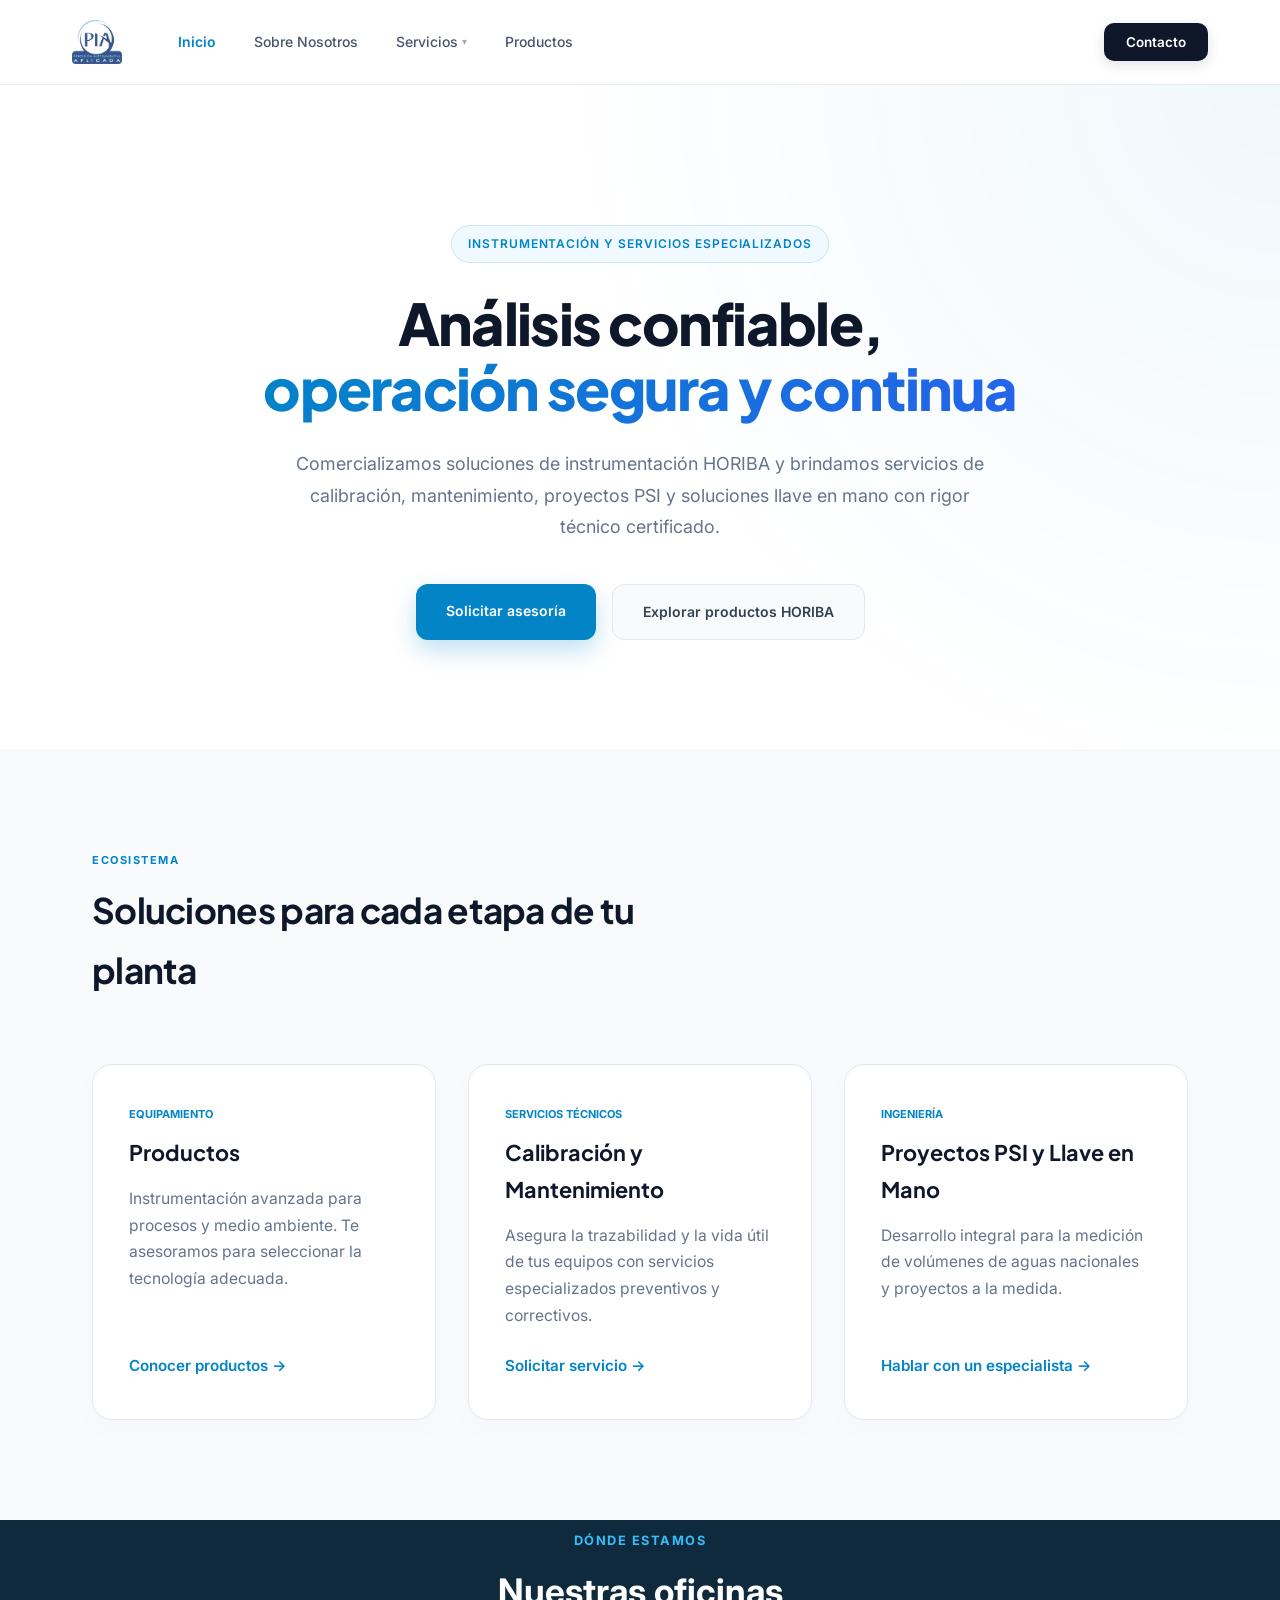
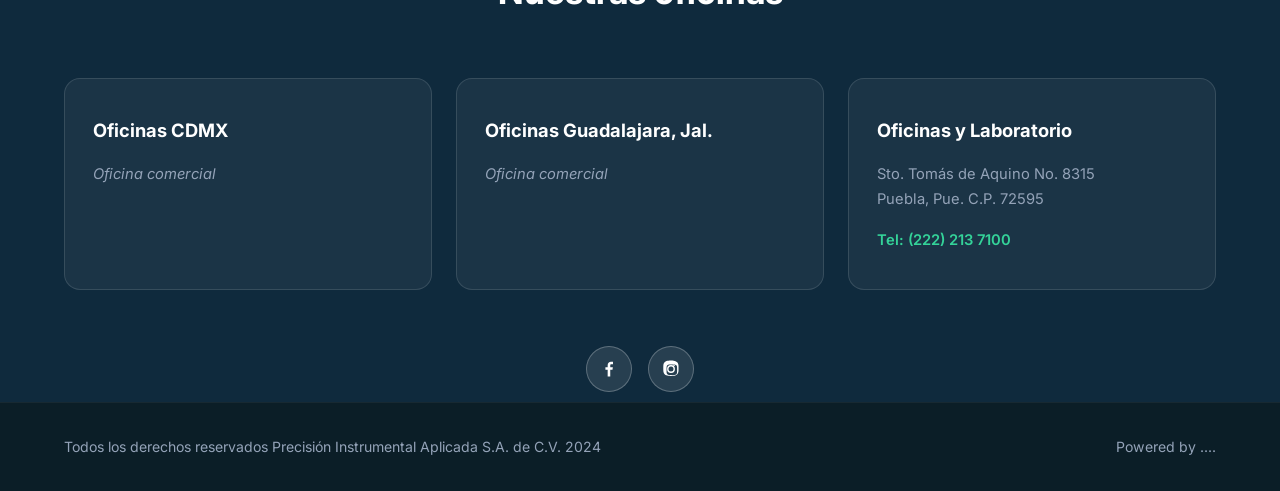
==== commit 9101dc5f: "navbar fix" ====
--- a/index.html
+++ b/index.html
@@ -48,26 +48,28 @@
           <!-- PRODUCTOS HORIBA -->
           <li style="position:relative;" onmouseenter="document.getElementById('drop-productos').style.display='block';" onmouseleave="document.getElementById('drop-productos').style.display='none';">
             <a href="productos.html" style="display:flex; align-items:center; gap:4px; padding:10px 16px; color:#475569; font-size:14px; font-weight:500; border-radius:8px;">
-              Productos<span style="font-size:10px; opacity:0.5;">▾</span>
+              Productos<span style="font-size:10px; opacity:0.5;"></span>
             </a>
+
             <div id="drop-productos" class="nav-dropdown-menu productos-drop">
               <div class="nav-section-title">De Proceso</div>
-              <a href="productos.html#proceso-gases" class="nav-dropdown-item">Monitoreo de Gases de Proceso</a>
-              <a href="productos.html#proceso-agua" class="nav-dropdown-item">Monitoreo de Agua de Proceso</a>
-              <div class="nav-divider"></div>
-              <div class="nav-section-title">Medio Ambiente</div>
-              <a href="productos.html#emisiones" class="nav-dropdown-item">Emisiones a la Atmósfera (CEMS)</a>
-              <a href="productos.html#calidad-aire" class="nav-dropdown-item">Calidad del Aire</a>
-              <a href="productos.html#agua-residual" class="nav-dropdown-item">Agua Residual y Potable</a>
-            </div>
-          </li>
-        </ul>
-      </nav>
-    </div>
+              <a href="productos.html" class="nav-dropdown-item" style="color:#0284c7; font-weight:600;">Productos ▾</a>
+              <div id="drop-productos" class="nav-dropdown-menu productos-drop">
+                <div class="nav-section-title">Medio Ambiente</div>
+                <a href="productos.html#medio-ambiente" class="nav-dropdown-item">Emisiones y Calidad (HORIBA)</a>
+                <a href="productos.html#cems-horiba" class="nav-dropdown-item">Analizadores CEMS y Portátiles</a>
+                <div class="nav-divider"></div>
+                <div class="nav-section-title">Proceso</div>
+                <a href="productos.html#proceso" class="nav-dropdown-item">Procesos Industriales</a>
+              </div>
+            </li>
+          </ul>
+        </nav>
+      </div>
 
     <!-- BOTÓN DERECHA -->
     <div>
-      <a href="#contacto" style="background:#0f172a; color:#ffffff; font-size:13.5px; font-weight:600; padding:11px 22px; border-radius:10px; box-shadow:0 4px 14px rgba(15,23,42,0.12);">Contacto</a>
+      <a href="contacto.html" style="background:#0f172a; color:#ffffff; font-size:13.5px; font-weight:600; padding:11px 22px; border-radius:10px; box-shadow:0 4px 14px rgba(15,23,42,0.12);">Contacto</a>
     </div>
 
   </div>
@@ -93,7 +95,7 @@
         </p>
 
         <div style="display:flex; justify-content:center; gap:16px; flex-wrap:wrap;">
-          <a href="#contacto" style="background:#0284c7; color:#ffffff; font-weight:600; font-size:14px; padding:15px 30px; border-radius:12px; box-shadow:0 10px 25px rgba(2,132,199,0.25);">Solicitar asesoría</a>
+          <a href="contacto.html" style="background:#0284c7; color:#ffffff; font-weight:600; font-size:14px; padding:15px 30px; border-radius:12px; box-shadow:0 10px 25px rgba(2,132,199,0.25);">Solicitar asesoría</a>
           <a href="productos.html" style="background:#f8fafc; color:#334155; border:1px solid #e2e8f0; font-weight:600; font-size:14px; padding:15px 30px; border-radius:12px;">Explorar productos HORIBA</a>
         </div>
       </div>
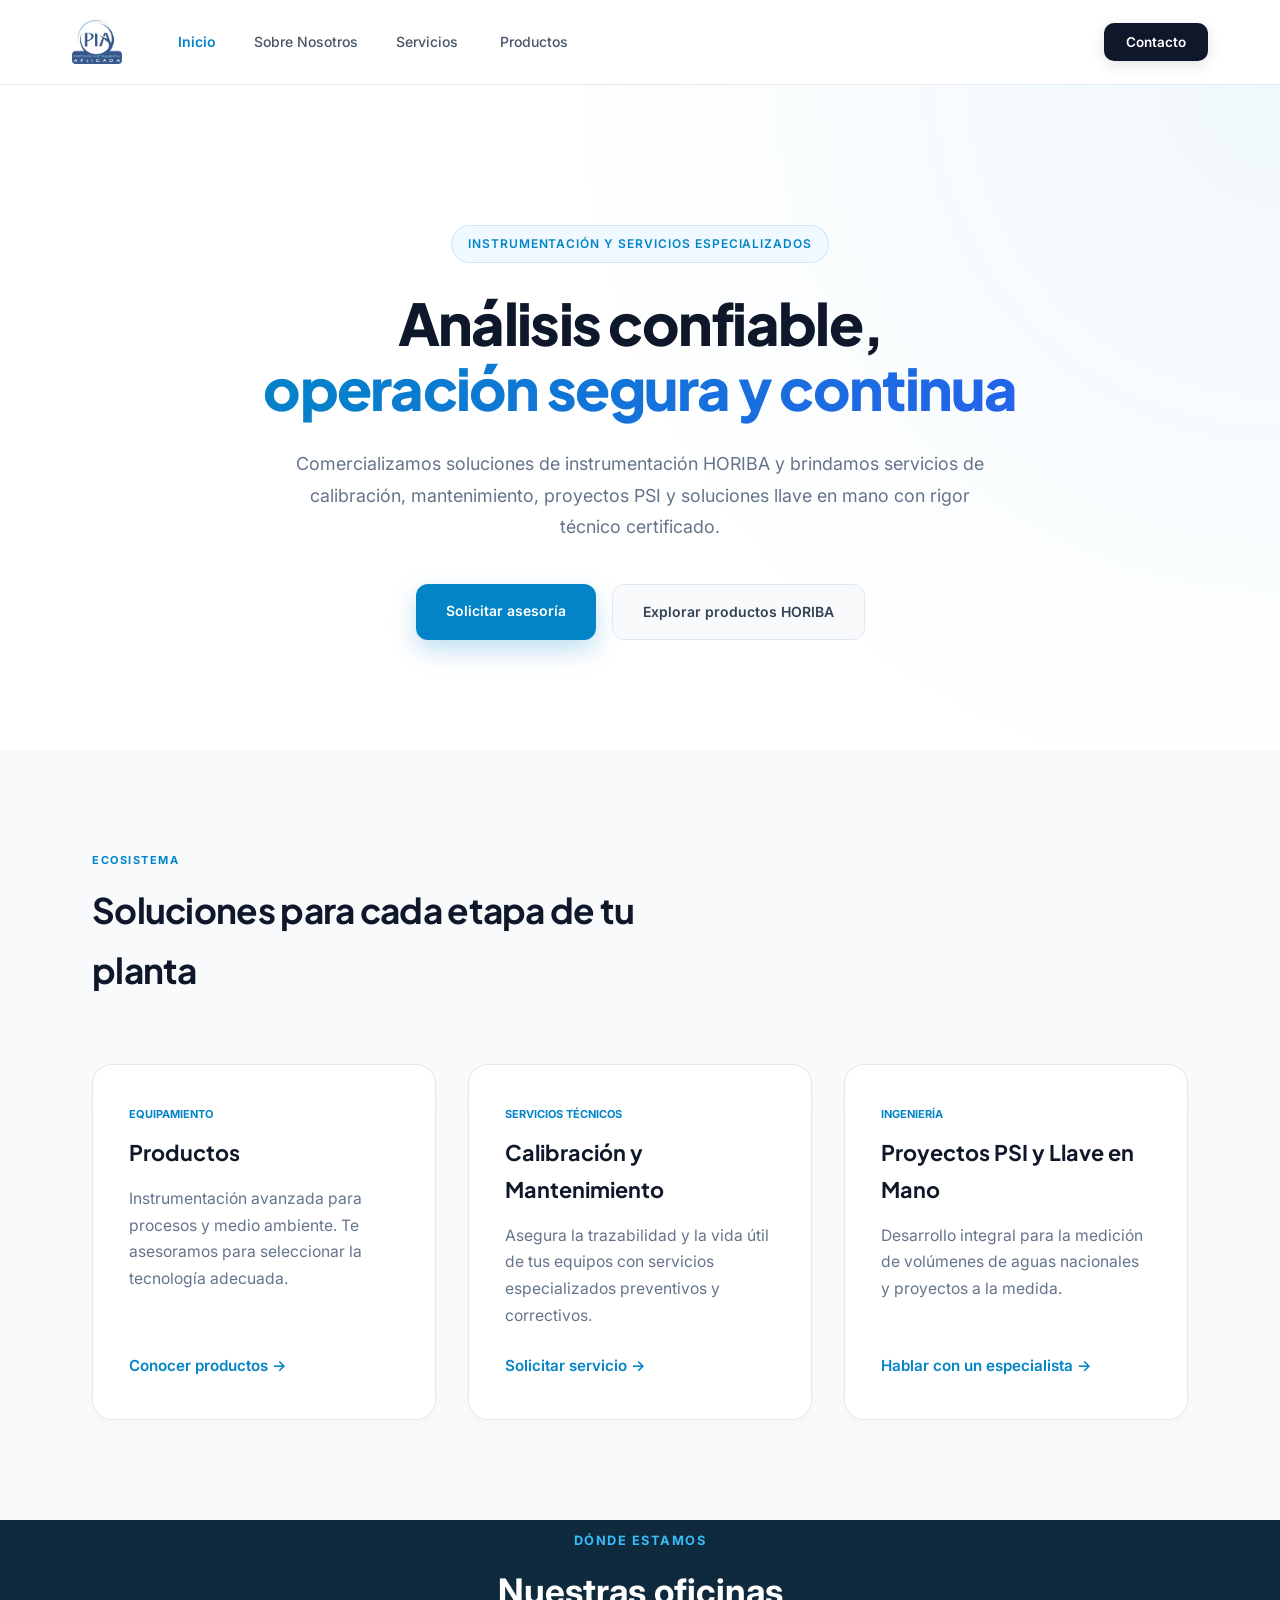
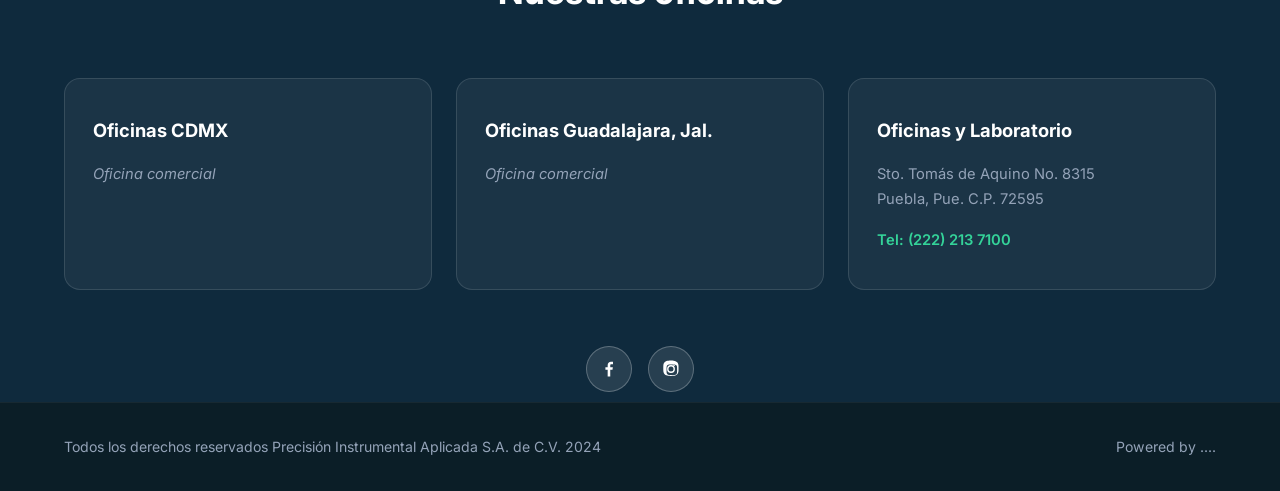
==== commit 63dc2ac5: "navbar fix" ====
--- a/index.html
+++ b/index.html
@@ -32,7 +32,7 @@
           <!-- SERVICIOS -->
           <li style="position:relative;" onmouseenter="document.getElementById('drop-servicios').style.display='block';" onmouseleave="document.getElementById('drop-servicios').style.display='none';">
             <a href="servicios.html" style="display:flex; align-items:center; gap:4px; padding:10px 16px; color:#475569; font-size:14px; font-weight:500; border-radius:8px;">
-              Servicios <span style="font-size:10px; opacity:0.5;">▾</span>
+              Servicios <span style="font-size:10px; opacity:0.5;"></span>
             </a>
             <div id="drop-servicios" class="nav-dropdown-menu servicios-drop">
               <div class="nav-section-title">Laboratorio</div>
@@ -53,7 +53,7 @@
 
             <div id="drop-productos" class="nav-dropdown-menu productos-drop">
               <div class="nav-section-title">De Proceso</div>
-              <a href="productos.html" class="nav-dropdown-item" style="color:#0284c7; font-weight:600;">Productos ▾</a>
+              <a href="productos.html" class="nav-dropdown-item" style="color:#0284c7; font-weight:600;">Productos</a>
               <div id="drop-productos" class="nav-dropdown-menu productos-drop">
                 <div class="nav-section-title">Medio Ambiente</div>
                 <a href="productos.html#medio-ambiente" class="nav-dropdown-item">Emisiones y Calidad (HORIBA)</a>
